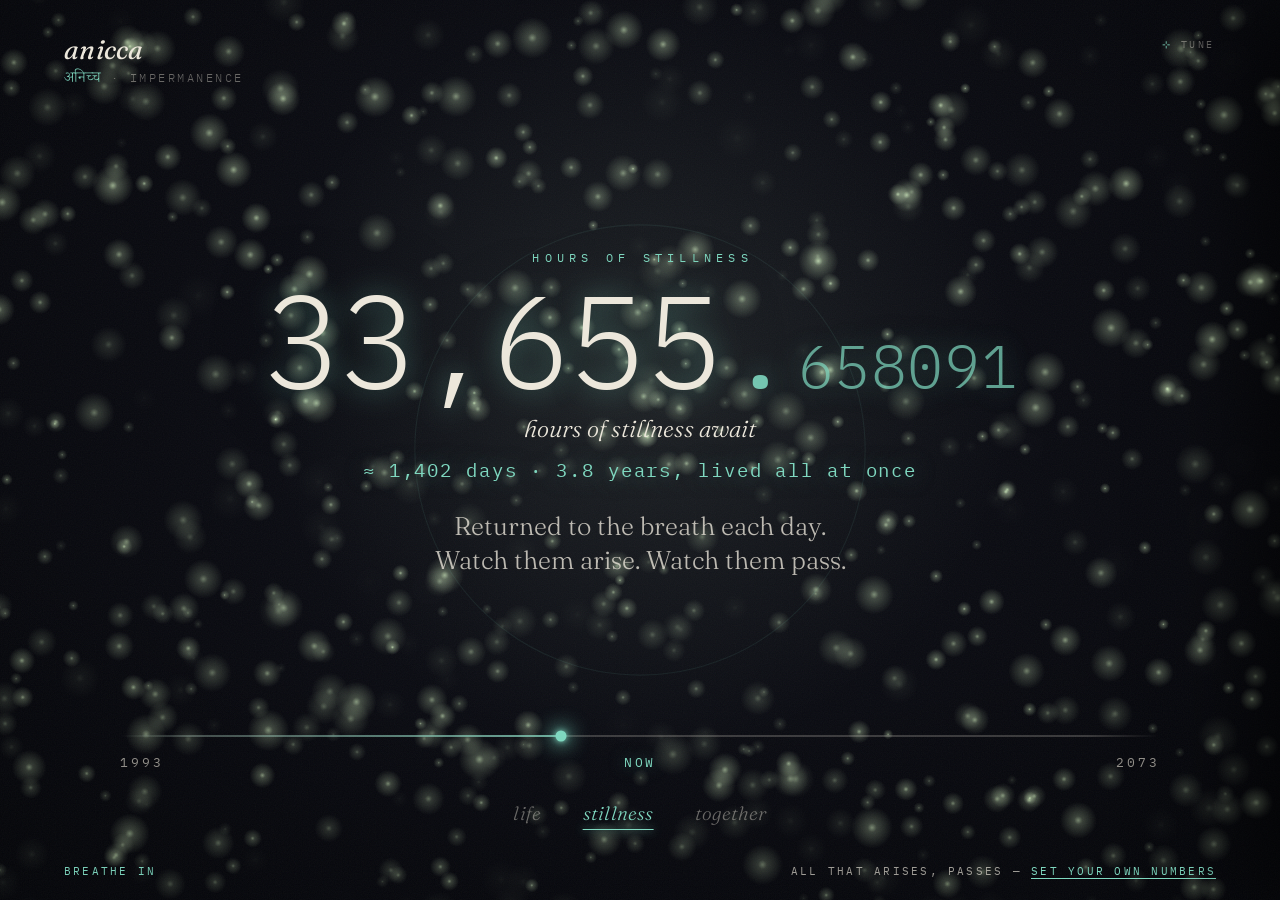
==== extension/newtab.html @ 31ff6e68 "extension: default new tab to the stillness lens Switch window.ANICCA_DEFAULT_LENS to 'stillness' (a" ====
<!doctype html>
<html lang="en">
<head>
  <meta charset="utf-8" />
  <meta name="viewport" content="width=device-width, initial-scale=1, viewport-fit=cover" />
  <title>anicca · all that arises, passes</title>
  <meta name="description" content="A live meditation on impermanence — the finite, waking hours you still have, rendered as light against the dark." />

  <link rel="preconnect" href="https://fonts.googleapis.com" />
  <link rel="preconnect" href="https://fonts.gstatic.com" crossorigin />
  <link href="https://fonts.googleapis.com/css2?family=Fraunces:ital,opsz,wght@0,9..144,300..600;1,9..144,300..500&family=IBM+Plex+Mono:wght@300;400;500&family=Noto+Serif+Devanagari:wght@400;600&display=swap" rel="stylesheet" />

  <link rel="stylesheet" href="style.css" />
</head>
<body data-lens="stillness">
  <!-- the abyss + the arising, passing field -->
  <canvas id="field" aria-hidden="true"></canvas>
  <div class="vignette" aria-hidden="true"></div>
  <div class="grain" aria-hidden="true"></div>

  <main class="stage">
    <!-- word-mark -->
    <header class="mark">
      <span class="mark__word">anicca</span>
      <span class="mark__gloss"><span class="deva">अनिच्च</span> · impermanence</span>
    </header>

    <!-- the count -->
    <section class="count" aria-live="polite">
      <p class="count__eyebrow" id="eyebrow">time together</p>

      <h1 class="count__number" id="number" aria-label="waking hours remaining">
        <span class="num-int" id="numInt">000,000</span><span class="num-dot">.</span><span class="num-frac" id="numFrac">000000</span>
      </h1>

      <p class="count__unit" id="unit">waking hours remain</p>

      <p class="count__sub" id="sub">≈ 0 days · 0 years</p>

      <p class="count__line" id="line">The hours you have not yet lived.</p>
    </section>

    <!-- the lifeline -->
    <section class="lifeline" aria-hidden="true">
      <div class="lifeline__track">
        <div class="lifeline__lived" id="lived"></div>
        <div class="lifeline__now" id="nowMark"></div>
      </div>
      <div class="lifeline__labels">
        <span id="originLabel">·</span>
        <span class="lifeline__nowlbl" id="nowLabel">now</span>
        <span id="horizonLabel">·</span>
      </div>
    </section>

    <!-- the lenses -->
    <nav class="lenses" id="lenses">
      <button class="lens" data-lens="life">life</button>
      <button class="lens is-active" data-lens="stillness">stillness</button>
      <button class="lens" data-lens="anu">together</button>
    </nav>
  </main>

  <!-- configure: anyone can tweak; defaults to what we set -->
  <button class="cfg-toggle" id="cfgToggle" aria-expanded="false" aria-controls="panel">tune</button>

  <aside class="panel" id="panel" aria-hidden="true">
    <div class="panel__head">
      <h2 class="panel__title">your numbers</h2>
      <button class="panel__close" id="panelClose" aria-label="close">esc</button>
    </div>

    <form class="panel__form" id="cfgForm" autocomplete="off">
      <fieldset class="panel__group">
        <legend>the two of you</legend>
        <label>you, born<input type="number" name="youBorn" min="1900" max="2026" inputmode="numeric" /></label>
        <label>them, name<input type="text" name="herName" maxlength="20" /></label>
        <label>them, born<input type="number" name="herBorn" min="1900" max="2026" inputmode="numeric" /></label>
      </fieldset>

      <fieldset class="panel__group">
        <legend>a day, in hours</legend>
        <label>sleep<input type="number" name="sleep" min="0" max="24" step="0.5" /></label>
        <label>work<input type="number" name="work" min="0" max="24" step="0.5" /></label>
        <label>upkeep<input type="number" name="personal" min="0" max="24" step="0.5" /></label>
        <label>stillness<input type="number" name="meditation" min="0" max="24" step="0.5" /></label>
      </fieldset>

      <fieldset class="panel__group">
        <legend>horizons, in years of age</legend>
        <label>together until<input type="number" name="togetherToAge" min="1" max="120" /></label>
        <label>a life until<input type="number" name="toAge" min="1" max="120" /></label>
      </fieldset>

      <p class="panel__note" id="panelNote">·</p>
      <button type="button" class="panel__reset" id="cfgReset">reset to ours</button>
    </form>
  </aside>

  <footer class="foot">
    <span class="foot__breath" id="breathLbl">breathe in</span>
    <span class="foot__cfg">all that arises, passes — <a href="#" id="cfgLink">set your own numbers</a></span>
  </footer>

  <script>window.ANICCA_DEFAULT_LENS = 'stillness';</script>
  <script src="anicca.js"></script>
</body>
</html>
---- extension/style.css ----
/* ============================================================
   anicca — all that arises, passes
   Literary serif + precise mono, one accent per lens,
   light drawn against the abyss.
   ============================================================ */

/* smooth accent transitions between lenses */
@property --accent {
  syntax: '<color>';
  inherits: true;
  initial-value: #f0b36a;
}
@property --accent-soft {
  syntax: '<color>';
  inherits: true;
  initial-value: rgba(240, 179, 106, 0.5);
}

:root {
  --bg:    #06070c;
  --ink:   #ece7db;
  --muted: rgba(236, 231, 219, 0.42);
  --faint: rgba(236, 231, 219, 0.16);

  --serif: 'Fraunces', Georgia, 'Times New Roman', serif;
  --mono:  'IBM Plex Mono', ui-monospace, 'SF Mono', monospace;
  --deva:  'Noto Serif Devanagari', var(--serif);

  --breath: 0; /* 0..1, driven by JS — the page breathes */
}

/* per-lens accent themes (canvas reads these too) */
body[data-lens='life']      { --accent: #c7d4e6; --accent-soft: rgba(199, 212, 230, 0.5); }
body[data-lens='stillness'] { --accent: #7fd8c0; --accent-soft: rgba(127, 216, 192, 0.5); }
body[data-lens='anu']       { --accent: #f0b36a; --accent-soft: rgba(240, 179, 106, 0.5); }

* { box-sizing: border-box; margin: 0; padding: 0; }

html, body { height: 100%; }

body {
  background: var(--bg);
  color: var(--ink);
  font-family: var(--serif);
  overflow: hidden;
  position: relative;
  transition: --accent 1.4s ease, --accent-soft 1.4s ease;
  -webkit-font-smoothing: antialiased;
  text-rendering: optimizeLegibility;
}

/* ---- the field ---- */
#field {
  position: fixed;
  inset: 0;
  width: 100%;
  height: 100%;
  display: block;
  z-index: 0;
}

/* edges sink into the dark */
.vignette {
  position: fixed;
  inset: 0;
  z-index: 1;
  pointer-events: none;
  background:
    radial-gradient(130% 100% at 50% 42%, transparent 38%, rgba(2, 3, 6, 0.55) 78%, rgba(2, 3, 6, 0.92) 100%);
}

/* film grain — keeps the dark from looking flat */
.grain {
  position: fixed;
  inset: -50%;
  z-index: 2;
  pointer-events: none;
  opacity: 0.05;
  background-image: url("data:image/svg+xml,%3Csvg xmlns='http://www.w3.org/2000/svg' width='160' height='160'%3E%3Cfilter id='n'%3E%3CfeTurbulence type='fractalNoise' baseFrequency='0.85' numOctaves='2' stitchTiles='stitch'/%3E%3C/filter%3E%3Crect width='100%25' height='100%25' filter='url(%23n)'/%3E%3C/svg%3E");
  animation: grain 7s steps(6) infinite;
}
@keyframes grain {
  0%,100% { transform: translate(0,0); }
  20% { transform: translate(-6%, 4%); }
  40% { transform: translate(4%, -6%); }
  60% { transform: translate(-4%, -4%); }
  80% { transform: translate(6%, 6%); }
}

/* ---- stage / layout ---- */
.stage {
  position: relative;
  z-index: 3;
  height: 100%;
  display: grid;
  grid-template-rows: auto 1fr auto auto;
  padding: clamp(1.4rem, 3.5vh, 2.8rem) clamp(1.4rem, 5vw, 4rem);
  padding-bottom: clamp(3.4rem, 8vh, 5rem); /* clear the fixed footer */
  gap: clamp(1rem, 3vh, 2.4rem);
}

/* word-mark */
.mark {
  display: flex;
  flex-direction: column;
  gap: 0.15rem;
  opacity: 0;
  animation: rise 1.6s 0.1s cubic-bezier(.2,.7,.2,1) forwards;
}
.mark__word {
  font-family: var(--serif);
  font-optical-sizing: auto;
  font-style: italic;
  font-weight: 400;
  font-size: clamp(1.15rem, 2.4vw, 1.7rem);
  letter-spacing: 0.01em;
  color: var(--ink);
}
.mark__gloss {
  font-family: var(--mono);
  font-weight: 300;
  font-size: 0.72rem;
  letter-spacing: 0.22em;
  text-transform: uppercase;
  color: var(--muted);
}
.deva { font-family: var(--deva); letter-spacing: 0; font-size: 0.95rem; color: var(--accent); }

/* the count — the heart */
.count {
  align-self: center;
  text-align: center;
  display: flex;
  flex-direction: column;
  align-items: center;
  gap: clamp(0.5rem, 1.6vh, 1.1rem);
}

.count__eyebrow {
  font-family: var(--mono);
  font-weight: 400;
  font-size: clamp(0.62rem, 1.1vw, 0.78rem);
  letter-spacing: 0.42em;
  text-transform: uppercase;
  color: var(--accent);
  padding-left: 0.42em; /* optical centering for the tracking */
  opacity: 0;
  animation: rise 1.6s 0.5s cubic-bezier(.2,.7,.2,1) forwards;
}

.count__number {
  font-family: var(--mono);
  font-weight: 300;
  font-variant-numeric: tabular-nums;
  font-feature-settings: 'tnum' 1;
  line-height: 0.92;
  font-size: clamp(2.7rem, 11vw, 8.2rem);
  letter-spacing: -0.02em;
  color: var(--ink);
  white-space: nowrap;
  text-shadow:
    0 0 28px var(--accent-soft),
    0 0 80px rgba(0,0,0,0.4);
  opacity: 0;
  animation: rise 1.8s 0.7s cubic-bezier(.2,.7,.2,1) forwards;
}
.num-dot  { color: var(--accent); opacity: 0.9; }
.num-frac {
  /* the present moment, dissolving */
  font-size: 0.46em;
  color: var(--accent);
  opacity: 0.72;
  letter-spacing: 0.01em;
  vertical-align: baseline;
}

.count__unit {
  font-family: var(--serif);
  font-style: italic;
  font-weight: 300;
  font-size: clamp(1rem, 2.2vw, 1.5rem);
  color: var(--ink);
  opacity: 0;
  animation: rise 1.6s 0.9s cubic-bezier(.2,.7,.2,1) forwards;
}

.count__sub {
  font-family: var(--mono);
  font-weight: 400;
  font-size: clamp(0.86rem, 1.9vw, 1.18rem);
  letter-spacing: 0.1em;
  color: var(--accent);
  text-shadow: 0 0 22px var(--accent-soft);
  opacity: 0;
  animation: rise 1.6s 1.05s cubic-bezier(.2,.7,.2,1) forwards;
}

.count__line {
  margin-top: clamp(0.4rem, 1.4vh, 1rem);
  max-width: 30ch;
  font-family: var(--serif);
  font-weight: 300;
  font-size: clamp(1.05rem, 2.5vw, 1.6rem);
  line-height: 1.35;
  text-wrap: balance;
  color: rgba(236, 231, 219, 0.78);
  opacity: 0;
  animation: rise 1.8s 1.25s cubic-bezier(.2,.7,.2,1) forwards;
}

/* lifeline */
.lifeline {
  align-self: end;
  width: min(1040px, 92vw);
  margin: 0 auto;
  opacity: 0;
  animation: rise 1.6s 1.4s cubic-bezier(.2,.7,.2,1) forwards;
}
.lifeline__track {
  position: relative;
  height: 2px;
  border-radius: 2px;
  background: linear-gradient(90deg,
    transparent,
    rgba(236, 231, 219, 0.22) 7%,
    rgba(236, 231, 219, 0.22) 93%,
    transparent);
}
.lifeline__lived {
  position: absolute;
  left: 0; top: 0; height: 100%;
  width: 0%;
  border-radius: 2px;
  background: linear-gradient(90deg, transparent, var(--accent));
  opacity: 0.7;
}
.lifeline__now {
  position: absolute;
  top: 50%;
  left: 0%;
  width: 11px; height: 11px;
  border-radius: 50%;
  background: var(--accent);
  transform: translate(-50%, -50%);
  box-shadow: 0 0 20px 3px var(--accent), 0 0 6px var(--accent);
  animation: pulse 3.4s ease-in-out infinite;
}
.lifeline__labels {
  display: flex;
  justify-content: space-between;
  margin-top: 1.05rem;
  font-family: var(--mono);
  font-size: 0.82rem;
  letter-spacing: 0.22em;
  text-transform: uppercase;
  color: rgba(236, 231, 219, 0.6);
}
.lifeline__nowlbl { color: var(--accent); text-shadow: 0 0 16px var(--accent-soft); }

/* lenses */
.lenses {
  align-self: center;
  justify-self: center;
  display: flex;
  justify-content: center;
  gap: clamp(1.2rem, 4vw, 2.6rem);
  opacity: 0;
  animation: rise 1.6s 1.55s cubic-bezier(.2,.7,.2,1) forwards;
}
.lens {
  background: none;
  border: none;
  cursor: pointer;
  font-family: var(--serif);
  font-style: italic;
  font-weight: 300;
  font-size: clamp(0.95rem, 2vw, 1.2rem);
  color: var(--muted);
  letter-spacing: 0.01em;
  padding: 0.2rem 0;
  position: relative;
  transition: color 0.6s ease;
}
.lens::after {
  content: '';
  position: absolute;
  left: 50%; bottom: -2px;
  width: 0; height: 1px;
  background: var(--accent);
  box-shadow: 0 0 8px var(--accent);
  transform: translateX(-50%);
  transition: width 0.5s cubic-bezier(.2,.7,.2,1);
}
.lens:hover { color: rgba(236, 231, 219, 0.78); }
.lens.is-active { color: var(--accent); }
.lens.is-active::after { width: 100%; }

/* footer */
.foot {
  position: fixed;
  z-index: 3;
  left: 0; right: 0; bottom: clamp(0.9rem, 2.4vh, 1.6rem);
  display: flex;
  justify-content: space-between;
  align-items: baseline;
  padding: 0 clamp(1.4rem, 5vw, 4rem);
  font-family: var(--mono);
  font-size: 0.7rem;
  letter-spacing: 0.2em;
  text-transform: uppercase;
  color: rgba(236, 231, 219, 0.66);
  pointer-events: none;
}
.foot a { color: var(--accent); text-decoration: none; border-bottom: 1px solid var(--accent); pointer-events: auto; }
.foot a:hover { opacity: 0.75; }
.foot__breath {
  color: var(--accent);
  opacity: calc(0.55 + var(--breath) * 0.45);
  transition: opacity 0.3s linear;
}
.foot__cfg { text-align: right; }

/* the breath ring — most present in stillness */
body::before {
  content: '';
  position: fixed;
  z-index: 2;
  top: 50%; left: 50%;
  width: 46vmin; height: 46vmin;
  border-radius: 50%;
  border: 1px solid var(--accent-soft);
  transform: translate(-50%, -50%) scale(calc(0.7 + var(--breath) * 0.42));
  opacity: 0;
  transition: opacity 1.2s ease;
  pointer-events: none;
  filter: blur(0.3px);
}
body[data-lens='stillness']::before {
  opacity: calc(0.06 + var(--breath) * 0.12);
}

@keyframes rise {
  from { opacity: 0; transform: translateY(14px); filter: blur(6px); }
  to   { opacity: 1; transform: translateY(0);    filter: blur(0); }
}
@keyframes pulse {
  0%, 100% { box-shadow: 0 0 20px 3px var(--accent), 0 0 6px var(--accent); }
  50%      { box-shadow: 0 0 30px 7px var(--accent), 0 0 10px var(--accent); }
}

/* ---- configure ---- */
.cfg-toggle {
  position: fixed;
  z-index: 5;
  top: clamp(1.4rem, 3.5vh, 2.8rem);
  right: clamp(1.4rem, 5vw, 4rem);
  background: none;
  border: none;
  cursor: pointer;
  font-family: var(--mono);
  font-size: 0.62rem;
  letter-spacing: 0.24em;
  text-transform: uppercase;
  color: var(--muted);
  padding: 0.4rem 0.1rem;
  transition: color 0.5s ease;
  opacity: 0;
  animation: rise 1.6s 0.3s cubic-bezier(.2,.7,.2,1) forwards;
}
.cfg-toggle::before { content: '⊹ '; color: var(--accent); }
.cfg-toggle:hover { color: var(--ink); }

.panel {
  position: fixed;
  z-index: 6;
  top: 0; right: 0;
  height: 100%;
  width: min(360px, 88vw);
  padding: clamp(2.4rem, 6vh, 3.6rem) clamp(1.6rem, 4vw, 2.4rem);
  background: rgba(9, 11, 18, 0.78);
  backdrop-filter: blur(22px) saturate(120%);
  -webkit-backdrop-filter: blur(22px) saturate(120%);
  border-left: 1px solid var(--accent-soft);
  box-shadow: -40px 0 80px rgba(0,0,0,0.5);
  transform: translateX(100%);
  transition: transform 0.7s cubic-bezier(.16,.84,.24,1);
  overflow-y: auto;
}
.panel.is-open { transform: translateX(0); }

.panel__head {
  display: flex;
  justify-content: space-between;
  align-items: baseline;
  margin-bottom: 2rem;
}
.panel__title {
  font-family: var(--serif);
  font-style: italic;
  font-weight: 400;
  font-size: 1.5rem;
  color: var(--ink);
}
.panel__close {
  background: none; border: none; cursor: pointer;
  font-family: var(--mono);
  font-size: 0.62rem;
  letter-spacing: 0.22em;
  text-transform: uppercase;
  color: var(--muted);
  transition: color 0.4s ease;
}
.panel__close:hover { color: var(--accent); }

.panel__group {
  border: none;
  margin-bottom: 1.8rem;
}
.panel__group legend {
  font-family: var(--mono);
  font-size: 0.6rem;
  letter-spacing: 0.2em;
  text-transform: uppercase;
  color: var(--accent);
  margin-bottom: 0.9rem;
  padding: 0;
}
.panel__form label {
  display: flex;
  align-items: center;
  justify-content: space-between;
  gap: 1rem;
  font-family: var(--serif);
  font-style: italic;
  font-size: 1rem;
  color: rgba(236, 231, 219, 0.8);
  padding: 0.5rem 0;
  border-bottom: 1px solid rgba(236, 231, 219, 0.07);
}
.panel__form input {
  width: 6.2rem;
  flex: none;
  background: none;
  border: none;
  border-bottom: 1px solid var(--faint);
  color: var(--ink);
  font-family: var(--mono);
  font-size: 0.92rem;
  text-align: right;
  padding: 0.2rem 0.1rem;
  transition: border-color 0.4s ease;
}
.panel__form input[type='text'] { text-align: right; }
.panel__form input:focus {
  outline: none;
  border-bottom-color: var(--accent);
}
/* strip number spinners — keep it quiet */
.panel__form input[type='number']::-webkit-inner-spin-button,
.panel__form input[type='number']::-webkit-outer-spin-button { -webkit-appearance: none; margin: 0; }
.panel__form input[type='number'] { -moz-appearance: textfield; appearance: textfield; }

.panel__note {
  font-family: var(--mono);
  font-size: 0.66rem;
  line-height: 1.6;
  letter-spacing: 0.04em;
  color: var(--muted);
  margin: 1.4rem 0 1.6rem;
}
.panel__reset {
  background: none;
  border: 1px solid var(--accent-soft);
  border-radius: 999px;
  cursor: pointer;
  font-family: var(--mono);
  font-size: 0.62rem;
  letter-spacing: 0.2em;
  text-transform: uppercase;
  color: var(--accent);
  padding: 0.6rem 1.2rem;
  transition: background 0.4s ease, color 0.4s ease;
}
.panel__reset:hover { background: var(--accent); color: var(--bg); }

/* small screens / phones */
@media (max-width: 600px) {
  .stage {
    gap: clamp(0.8rem, 2.5vh, 1.4rem);
    padding-left: 1.3rem;
    padding-right: 1.3rem;
    padding-top: calc(1.4rem + env(safe-area-inset-top));
    padding-bottom: calc(clamp(4.4rem, 14vh, 6rem) + env(safe-area-inset-bottom));
  }
  .count { gap: 0.55rem; }
  /* size to viewport width so the number never overflows its one line */
  .count__number {
    font-size: clamp(1.9rem, 13vw, 3.6rem);
    letter-spacing: -0.01em;
  }
  .num-frac { font-size: 0.42em; }
  .count__unit { font-size: 1.05rem; }
  .count__sub {
    font-size: clamp(0.74rem, 3.2vw, 0.96rem);
    letter-spacing: 0.05em;
  }
  .count__line { font-size: clamp(1.02rem, 4.6vw, 1.32rem); max-width: 24ch; }

  .lifeline__labels { font-size: 0.72rem; letter-spacing: 0.14em; }
  .lenses { gap: clamp(1.1rem, 7vw, 1.9rem); }

  .cfg-toggle { top: calc(1.3rem + env(safe-area-inset-top)); right: 1.3rem; }
  .mark { padding-top: env(safe-area-inset-top); }

  .foot {
    flex-direction: column;
    gap: 0.3rem;
    align-items: center;
    text-align: center;
    bottom: calc(0.7rem + env(safe-area-inset-bottom));
    font-size: 0.6rem;
    padding: 0 1.3rem;
  }
  .foot__cfg { text-align: center; }
}

/* landscape phones — short viewports */
@media (max-height: 480px) and (orientation: landscape) {
  .stage { gap: 0.4rem; padding-bottom: 3.2rem; }
  .count { gap: 0.3rem; }
  .count__number { font-size: clamp(2rem, 9vw, 4rem); }
  .count__line { font-size: 1rem; }
  .lifeline { display: none; } /* not enough room; keep the count + lenses */
}

/* stillness over motion */
@media (prefers-reduced-motion: reduce) {
  .grain, .lifeline__now { animation: none; }
  .mark, .count__eyebrow, .count__number, .count__unit,
  .count__sub, .count__line, .lifeline, .lenses {
    animation-duration: 0.01s;
  }
}
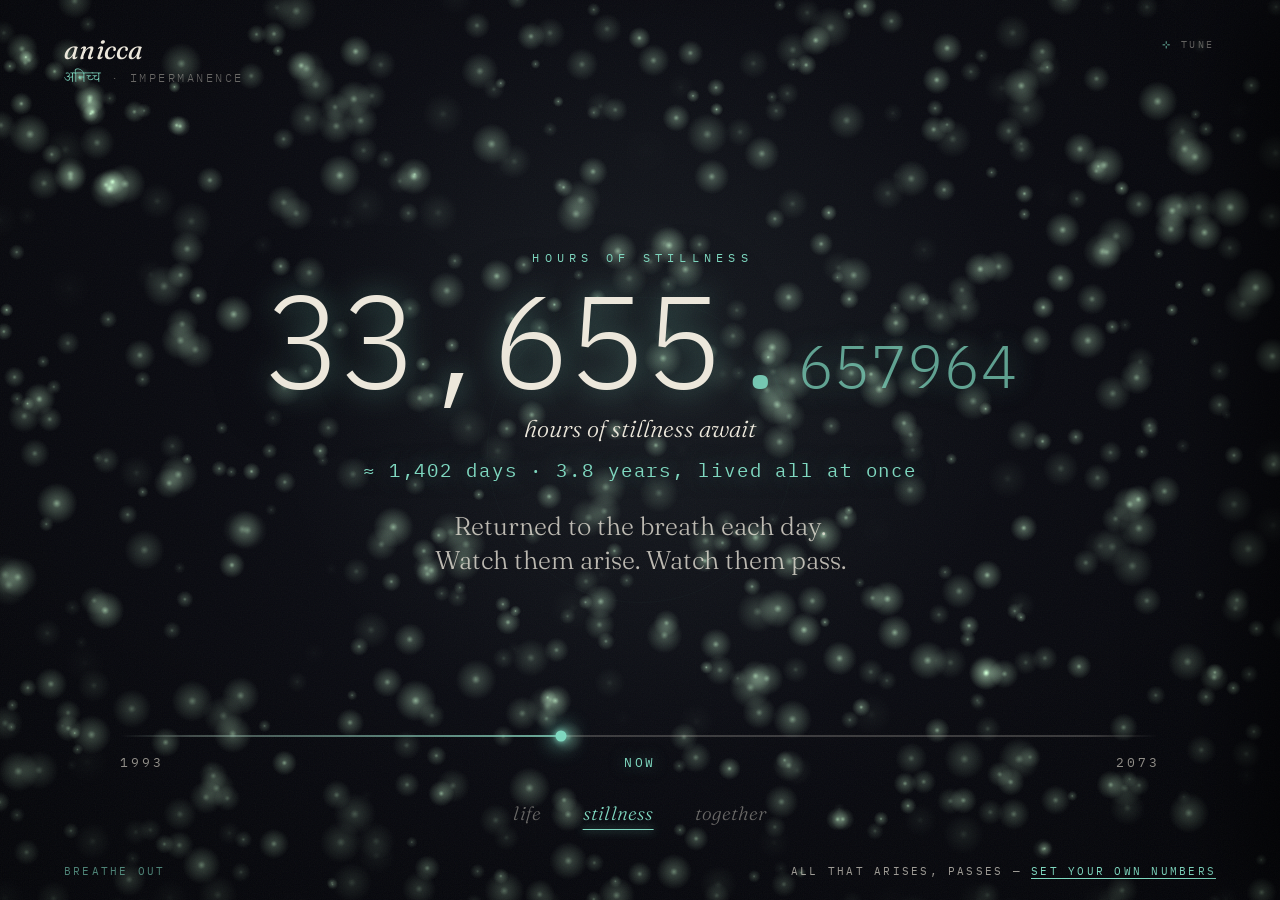
==== commit c9829ef3: "extension: set default lens via <body data-lens>, not inline script The MV3 extension CSP (script-sr" ====
--- a/extension/newtab.html
+++ b/extension/newtab.html
@@ -102,7 +102,6 @@
     <span class="foot__cfg">all that arises, passes — <a href="#" id="cfgLink">set your own numbers</a></span>
   </footer>
 
-  <script>window.ANICCA_DEFAULT_LENS = 'stillness';</script>
   <script src="anicca.js"></script>
 </body>
 </html>
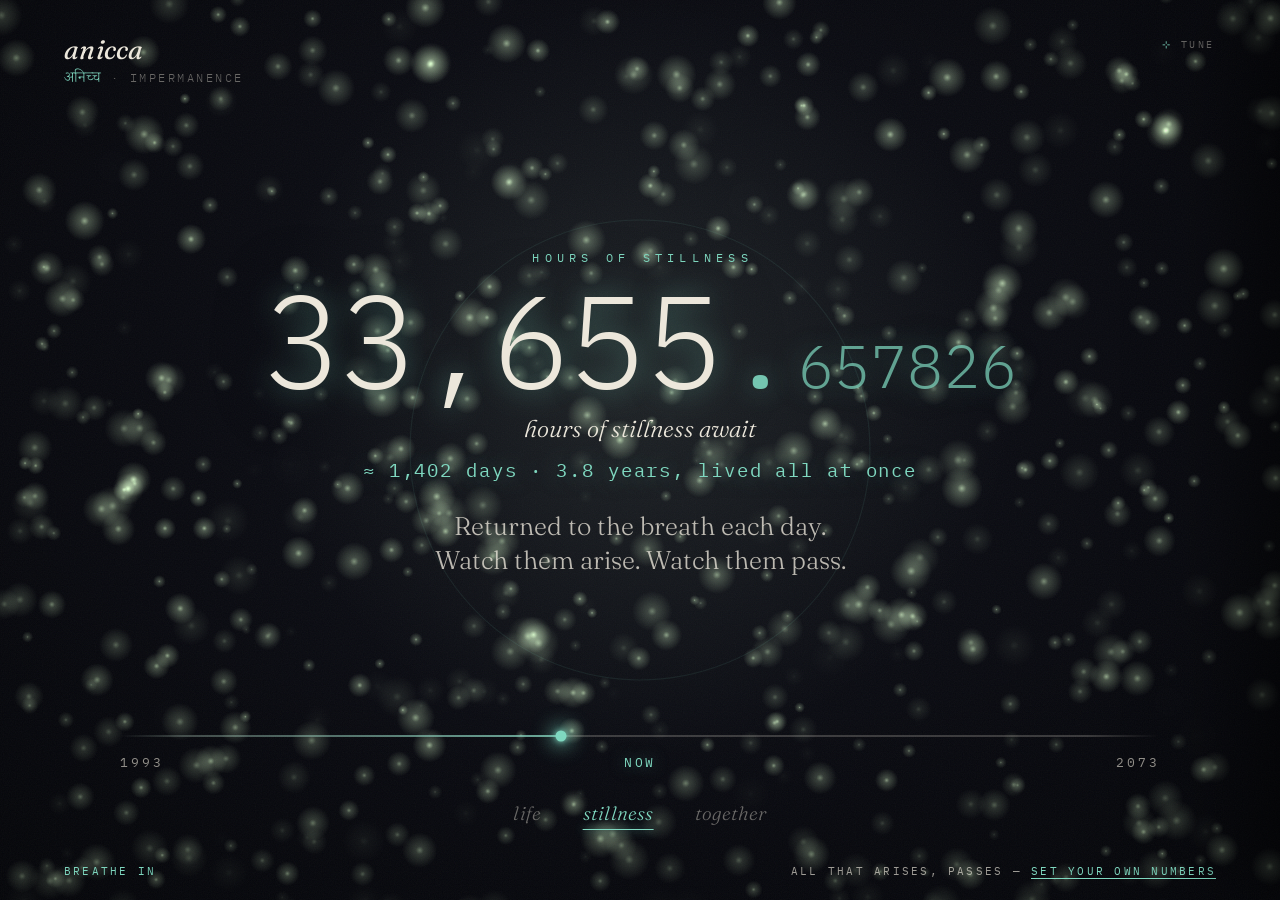
==== commit 00fa4118: "extension: instant reveal (no intro animation lag) on the new tab The staggered fade-up intro (opaci" ====
--- a/extension/newtab.html
+++ b/extension/newtab.html
@@ -12,7 +12,7 @@
 
   <link rel="stylesheet" href="style.css" />
 </head>
-<body data-lens="stillness">
+<body data-lens="stillness" class="instant">
   <!-- the abyss + the arising, passing field -->
   <canvas id="field" aria-hidden="true"></canvas>
   <div class="vignette" aria-hidden="true"></div>
--- a/extension/style.css
+++ b/extension/style.css
@@ -346,6 +346,23 @@
 @keyframes pulse {
   0%, 100% { box-shadow: 0 0 20px 3px var(--accent), 0 0 6px var(--accent); }
   50%      { box-shadow: 0 0 30px 7px var(--accent), 0 0 10px var(--accent); }
+}
+
+/* instant reveal — for the new-tab extension: no staggered intro, the
+   number is there the moment the tab opens */
+body.instant .mark,
+body.instant .cfg-toggle,
+body.instant .count__eyebrow,
+body.instant .count__number,
+body.instant .count__unit,
+body.instant .count__sub,
+body.instant .count__line,
+body.instant .lifeline,
+body.instant .lenses {
+  animation: none !important;
+  opacity: 1 !important;
+  transform: none !important;
+  filter: none !important;
 }
 
 /* ---- configure ---- */
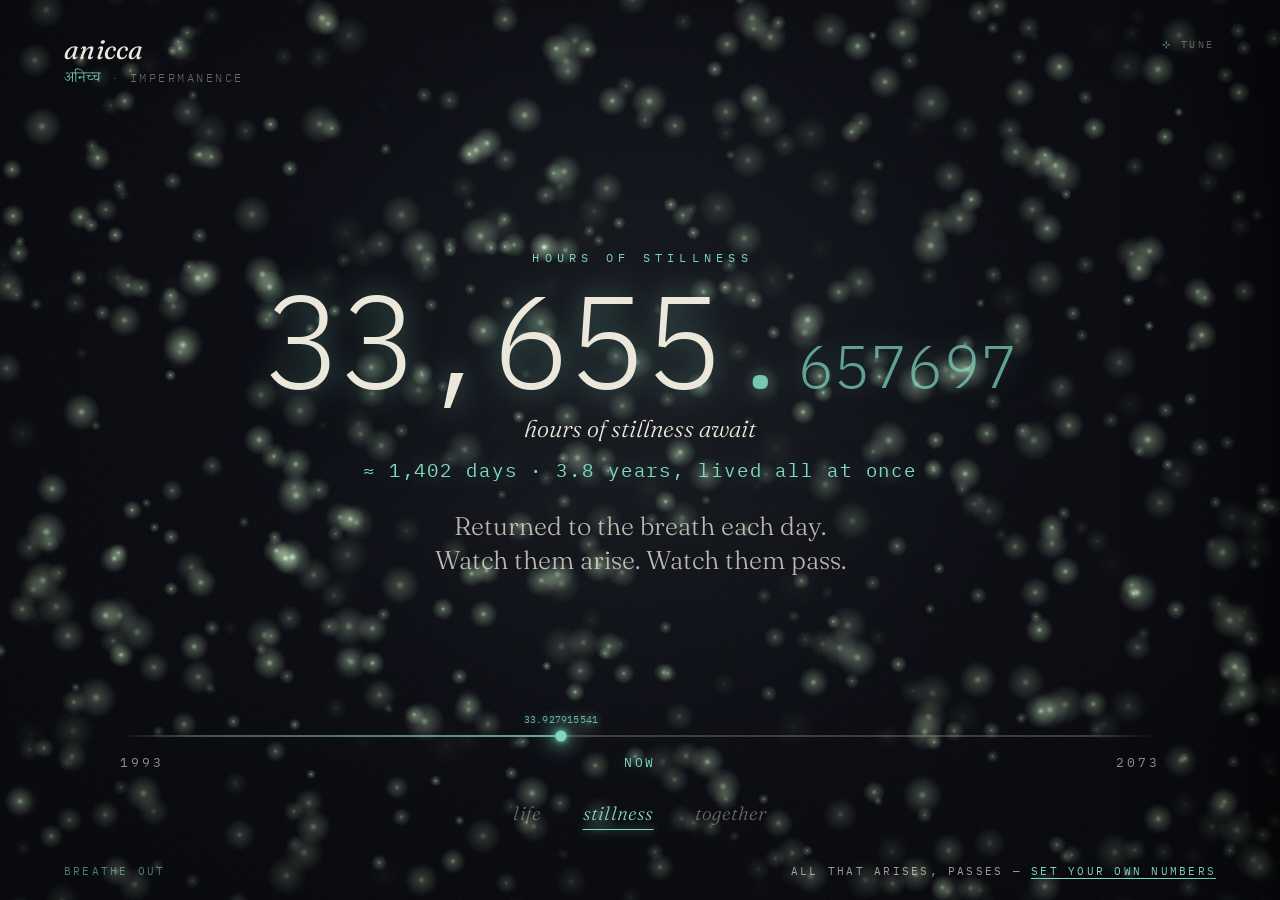
==== commit 16a9282c: "timeline: live age-up counter pinned to the now marker A tiny streaming "years lived" readout sits j" ====
--- a/extension/newtab.html
+++ b/extension/newtab.html
@@ -45,6 +45,7 @@
       <div class="lifeline__track">
         <div class="lifeline__lived" id="lived"></div>
         <div class="lifeline__now" id="nowMark"></div>
+        <div class="lifeline__age" id="ageMark" aria-hidden="true"></div>
       </div>
       <div class="lifeline__labels">
         <span id="originLabel">·</span>
--- a/extension/style.css
+++ b/extension/style.css
@@ -244,6 +244,22 @@
   transform: translate(-50%, -50%);
   box-shadow: 0 0 20px 3px var(--accent), 0 0 6px var(--accent);
   animation: pulse 3.4s ease-in-out infinite;
+}
+.lifeline__age {
+  /* your age, now — pinned above the moving now-dot; streams to feel time pass */
+  position: absolute;
+  left: 0;
+  bottom: calc(100% + 9px);
+  transform: translateX(-50%);
+  font-family: var(--mono);
+  font-size: 0.62rem;
+  letter-spacing: 0.02em;
+  font-variant-numeric: tabular-nums;
+  color: var(--accent);
+  opacity: 0.82;
+  white-space: nowrap;
+  text-shadow: 0 0 10px var(--accent-soft);
+  pointer-events: none;
 }
 .lifeline__labels {
   display: flex;
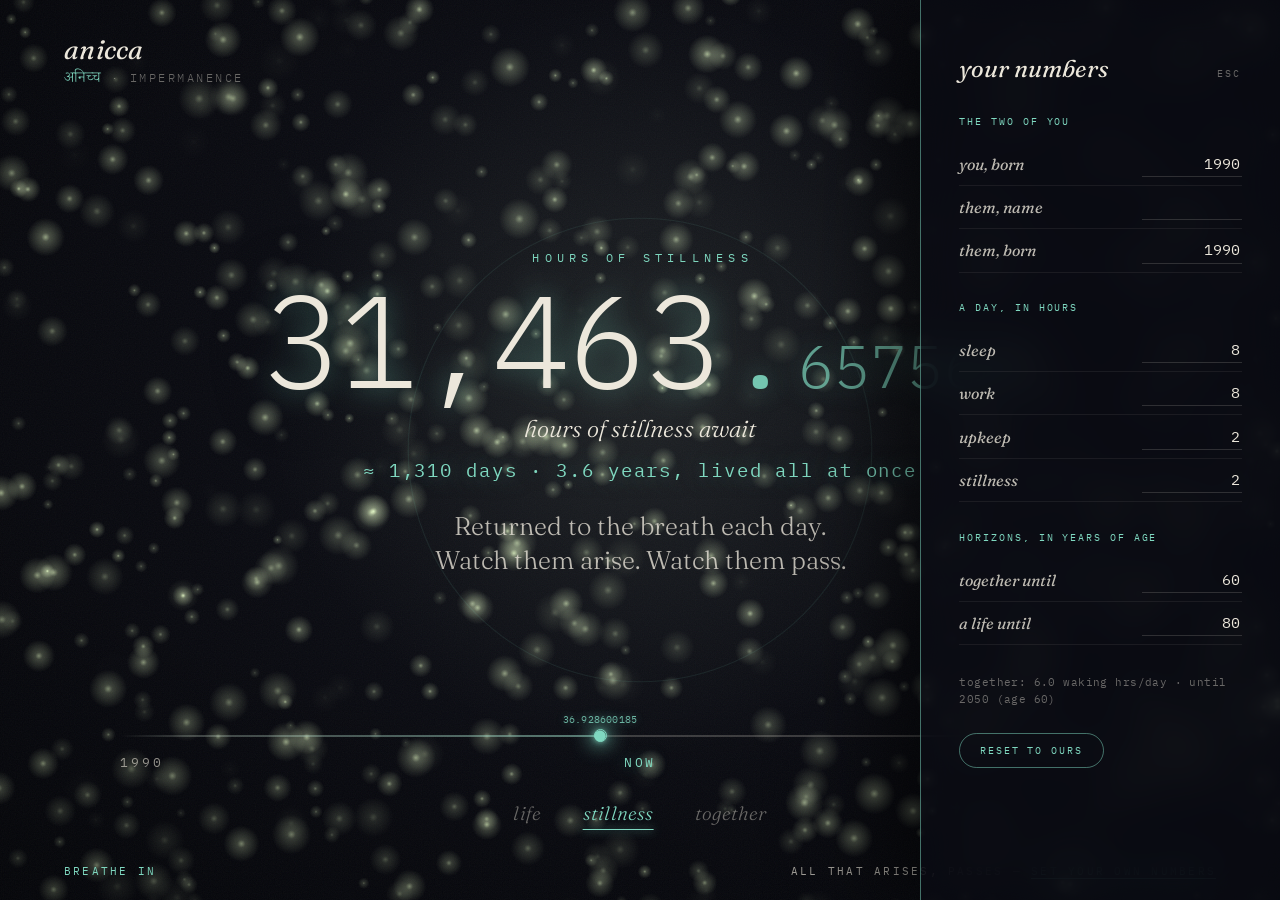
==== commit 6793f9fe: "split defaults: neutral engine, personal page, onboarding add-on The shared engine now ships NEUTRAL" ====
--- a/extension/newtab.html
+++ b/extension/newtab.html
@@ -103,6 +103,7 @@
     <span class="foot__cfg">all that arises, passes — <a href="#" id="cfgLink">set your own numbers</a></span>
   </footer>
 
+  <script src="newtab-config.js"></script>
   <script src="anicca.js"></script>
 </body>
 </html>
--- a/extension/style.css
+++ b/extension/style.css
@@ -231,8 +231,10 @@
   left: 0; top: 0; height: 100%;
   width: 0%;
   border-radius: 2px;
-  background: linear-gradient(90deg, transparent, var(--accent));
-  opacity: 0.7;
+  background: linear-gradient(90deg, transparent, var(--accent-soft) 45%, var(--accent));
+  background-size: 220% 100%;
+  opacity: 0.78;
+  animation: lifeflow 5.5s linear infinite; /* light flowing toward now */
 }
 .lifeline__now {
   position: absolute;
@@ -245,6 +247,17 @@
   box-shadow: 0 0 20px 3px var(--accent), 0 0 6px var(--accent);
   animation: pulse 3.4s ease-in-out infinite;
 }
+/* the present, pinging outward — arising and passing */
+.lifeline__now::after {
+  content: '';
+  position: absolute;
+  left: 50%; top: 50%;
+  width: 100%; height: 100%;
+  border-radius: 50%;
+  border: 1px solid var(--accent);
+  transform: translate(-50%, -50%);
+  animation: nowripple 2.6s ease-out infinite;
+}
 .lifeline__age {
   /* your age, now — pinned above the moving now-dot; streams to feel time pass */
   position: absolute;
@@ -362,6 +375,15 @@
 @keyframes pulse {
   0%, 100% { box-shadow: 0 0 20px 3px var(--accent), 0 0 6px var(--accent); }
   50%      { box-shadow: 0 0 30px 7px var(--accent), 0 0 10px var(--accent); }
+}
+@keyframes nowripple {
+  0%   { opacity: 0.7;  transform: translate(-50%, -50%) scale(0.5); }
+  80%  { opacity: 0.05; }
+  100% { opacity: 0;    transform: translate(-50%, -50%) scale(5); }
+}
+@keyframes lifeflow {
+  0%   { background-position: 200% 0; }
+  100% { background-position: 0% 0; }
 }
 
 /* instant reveal — for the new-tab extension: no staggered intro, the
@@ -568,7 +590,8 @@
 
 /* stillness over motion */
 @media (prefers-reduced-motion: reduce) {
-  .grain, .lifeline__now { animation: none; }
+  .grain, .lifeline__now, .lifeline__lived { animation: none; }
+  .lifeline__now::after { display: none; }
   .mark, .count__eyebrow, .count__number, .count__unit,
   .count__sub, .count__line, .lifeline, .lenses {
     animation-duration: 0.01s;
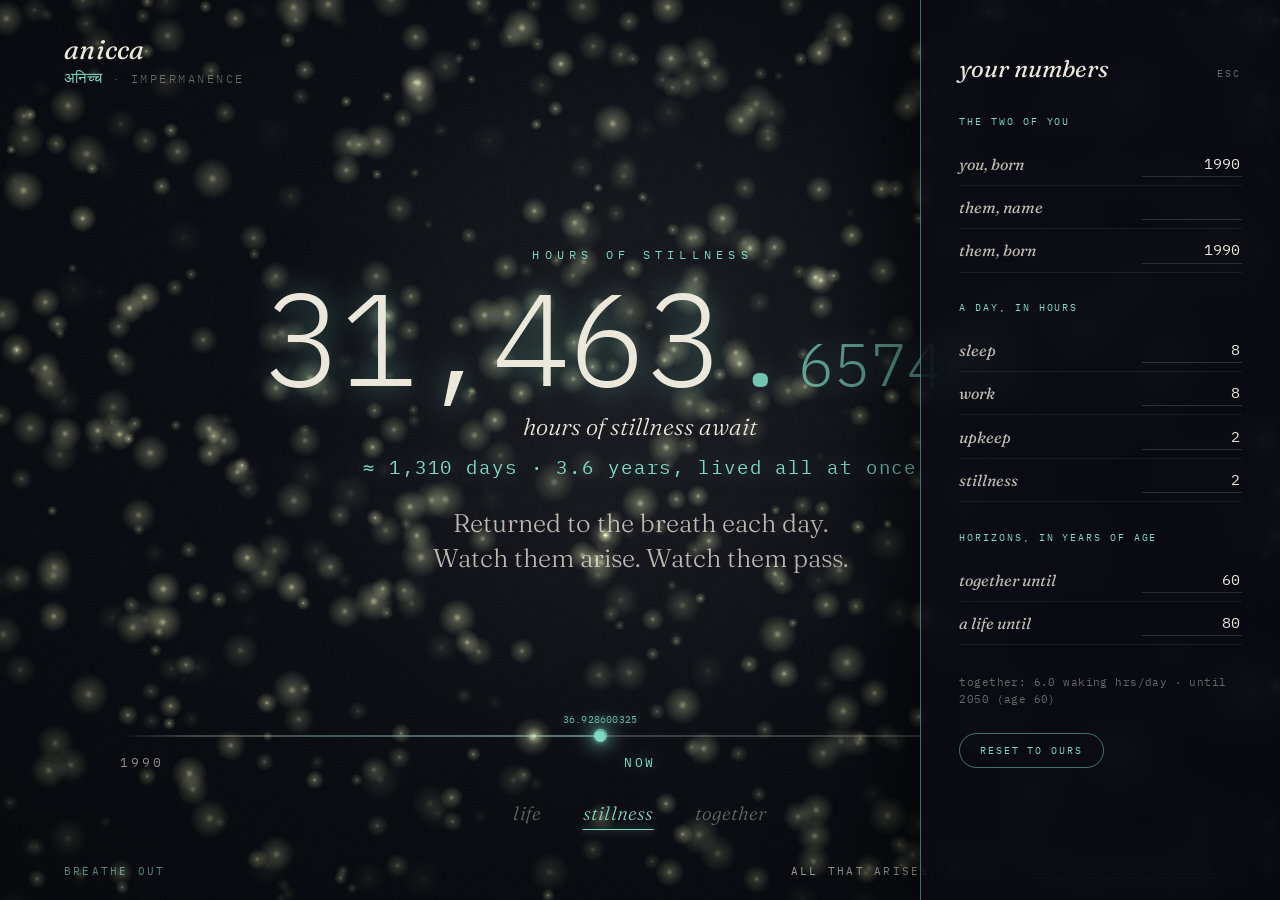
==== commit 9e8cdf70: "extension: bundle fonts locally + add packaging script - self-host Fraunces (variable, normal+italic" ====
--- a/extension/newtab.html
+++ b/extension/newtab.html
@@ -6,10 +6,8 @@
   <title>anicca · all that arises, passes</title>
   <meta name="description" content="A live meditation on impermanence — the finite, waking hours you still have, rendered as light against the dark." />
 
-  <link rel="preconnect" href="https://fonts.googleapis.com" />
-  <link rel="preconnect" href="https://fonts.gstatic.com" crossorigin />
-  <link href="https://fonts.googleapis.com/css2?family=Fraunces:ital,opsz,wght@0,9..144,300..600;1,9..144,300..500&family=IBM+Plex+Mono:wght@300;400;500&family=Noto+Serif+Devanagari:wght@400;600&display=swap" rel="stylesheet" />
-
+  <!-- fonts bundled locally (see fonts.css) — no network on new-tab open -->
+  <link rel="stylesheet" href="fonts.css" />
   <link rel="stylesheet" href="style.css" />
 </head>
 <body data-lens="stillness" class="instant">
--- a/extension/fonts.css
+++ b/extension/fonts.css
@@ -0,0 +1,40 @@
+/* Bundled fonts — self-hosted so the new tab is fully offline (no Google Fonts
+   fetch on every tab) and store-review-friendly. Subset: latin.
+   Devanagari (अनिच्च) falls back to the system serif. */
+
+@font-face {
+  font-family: 'Fraunces';
+  font-style: normal;
+  font-weight: 300 600;
+  font-display: swap;
+  src: url('fonts/fraunces-wght-normal.woff2') format('woff2');
+}
+@font-face {
+  font-family: 'Fraunces';
+  font-style: italic;
+  font-weight: 300 500;
+  font-display: swap;
+  src: url('fonts/fraunces-wght-italic.woff2') format('woff2');
+}
+
+@font-face {
+  font-family: 'IBM Plex Mono';
+  font-style: normal;
+  font-weight: 300;
+  font-display: swap;
+  src: url('fonts/ibm-plex-mono-300.woff2') format('woff2');
+}
+@font-face {
+  font-family: 'IBM Plex Mono';
+  font-style: normal;
+  font-weight: 400;
+  font-display: swap;
+  src: url('fonts/ibm-plex-mono-400.woff2') format('woff2');
+}
+@font-face {
+  font-family: 'IBM Plex Mono';
+  font-style: normal;
+  font-weight: 500;
+  font-display: swap;
+  src: url('fonts/ibm-plex-mono-500.woff2') format('woff2');
+}
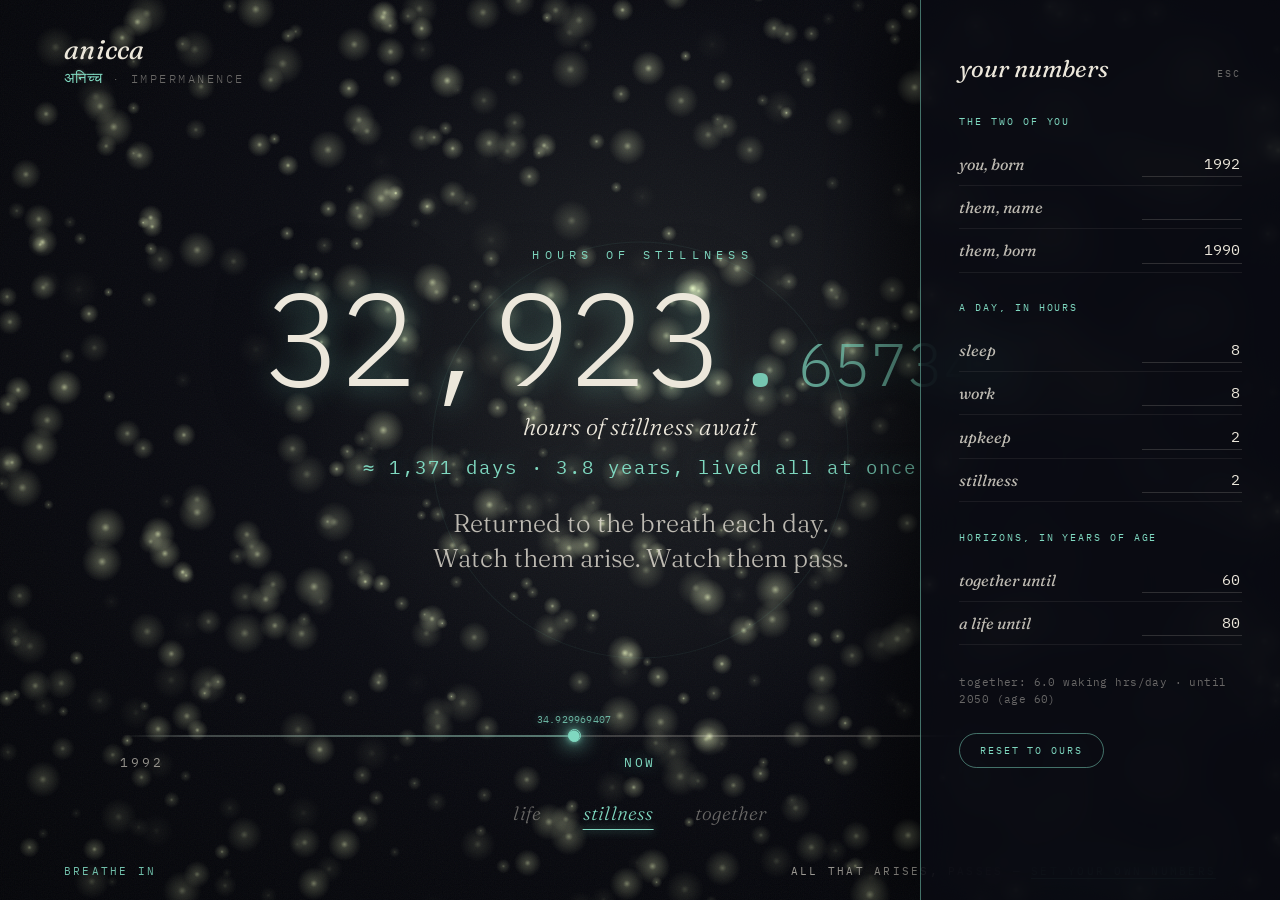
==== commit 7d0d0fc5: "rename lens key 'anu' → 'together' The relationship lens already displayed "together"; rename its in" ====
--- a/extension/newtab.html
+++ b/extension/newtab.html
@@ -56,7 +56,7 @@
     <nav class="lenses" id="lenses">
       <button class="lens" data-lens="life">life</button>
       <button class="lens is-active" data-lens="stillness">stillness</button>
-      <button class="lens" data-lens="anu">together</button>
+      <button class="lens" data-lens="together">together</button>
     </nav>
   </main>
 
--- a/extension/style.css
+++ b/extension/style.css
@@ -32,7 +32,7 @@
 /* per-lens accent themes (canvas reads these too) */
 body[data-lens='life']      { --accent: #c7d4e6; --accent-soft: rgba(199, 212, 230, 0.5); }
 body[data-lens='stillness'] { --accent: #7fd8c0; --accent-soft: rgba(127, 216, 192, 0.5); }
-body[data-lens='anu']       { --accent: #f0b36a; --accent-soft: rgba(240, 179, 106, 0.5); }
+body[data-lens='together']       { --accent: #f0b36a; --accent-soft: rgba(240, 179, 106, 0.5); }
 
 * { box-sizing: border-box; margin: 0; padding: 0; }
 
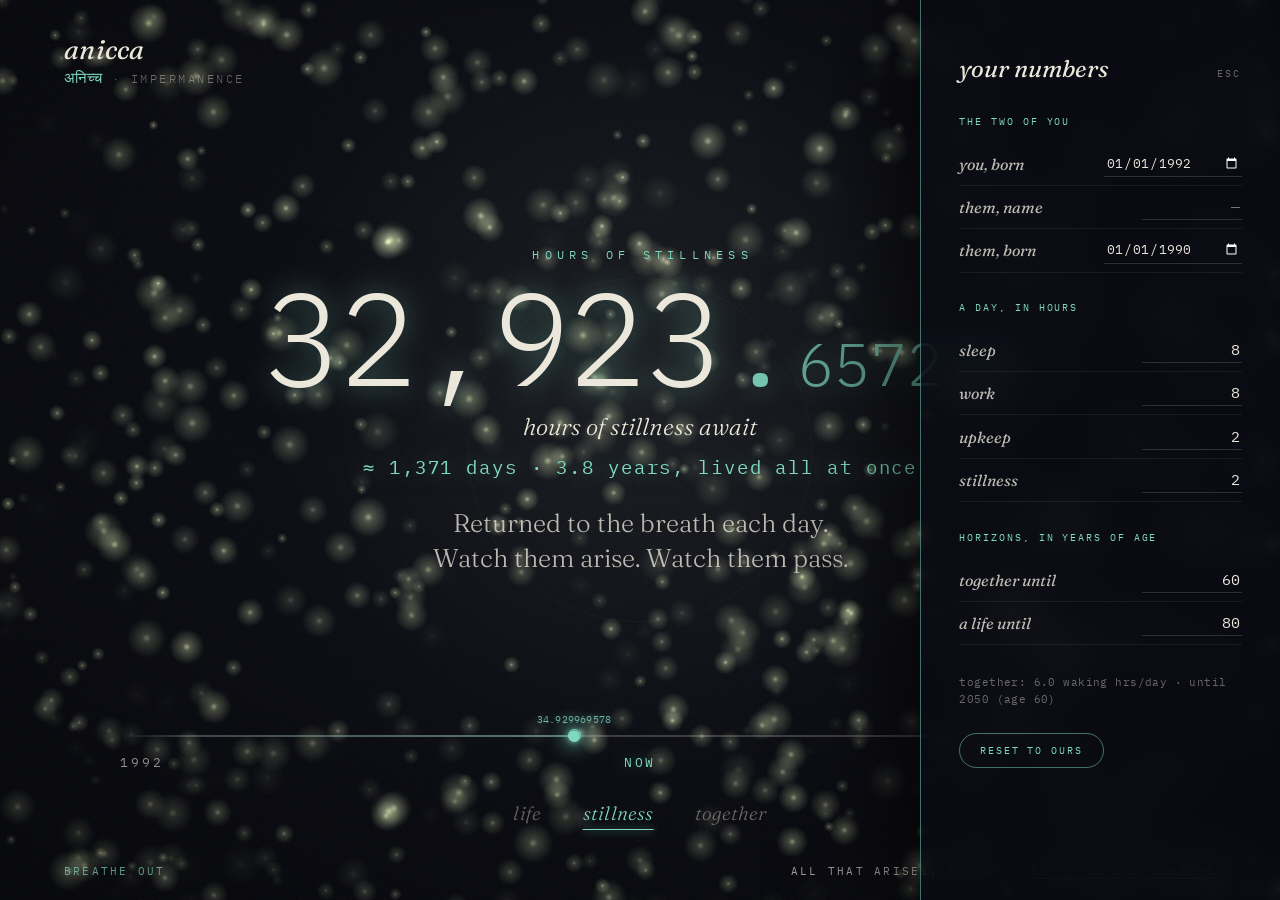
==== commit 758caedb: "config: full date of birth + gender-neutral 'their' keys - youBorn/herBorn (year) → youDob/theirDob " ====
--- a/extension/newtab.html
+++ b/extension/newtab.html
@@ -72,9 +72,9 @@
     <form class="panel__form" id="cfgForm" autocomplete="off">
       <fieldset class="panel__group">
         <legend>the two of you</legend>
-        <label>you, born<input type="number" name="youBorn" min="1900" max="2026" inputmode="numeric" /></label>
-        <label>them, name<input type="text" name="herName" maxlength="20" /></label>
-        <label>them, born<input type="number" name="herBorn" min="1900" max="2026" inputmode="numeric" /></label>
+        <label>you, born<input type="date" name="youDob" /></label>
+        <label>them, name<input type="text" name="theirName" maxlength="20" placeholder="—" /></label>
+        <label>them, born<input type="date" name="theirDob" /></label>
       </fieldset>
 
       <fieldset class="panel__group">
--- a/extension/style.css
+++ b/extension/style.css
@@ -509,6 +509,12 @@
 .panel__form input:focus {
   outline: none;
   border-bottom-color: var(--accent);
+}
+.panel__form input[type='date'] {
+  color-scheme: dark; /* dark native date picker */
+  width: 8.6rem;
+  text-align: left;
+  font-size: 0.82rem;
 }
 /* strip number spinners — keep it quiet */
 .panel__form input[type='number']::-webkit-inner-spin-button,
